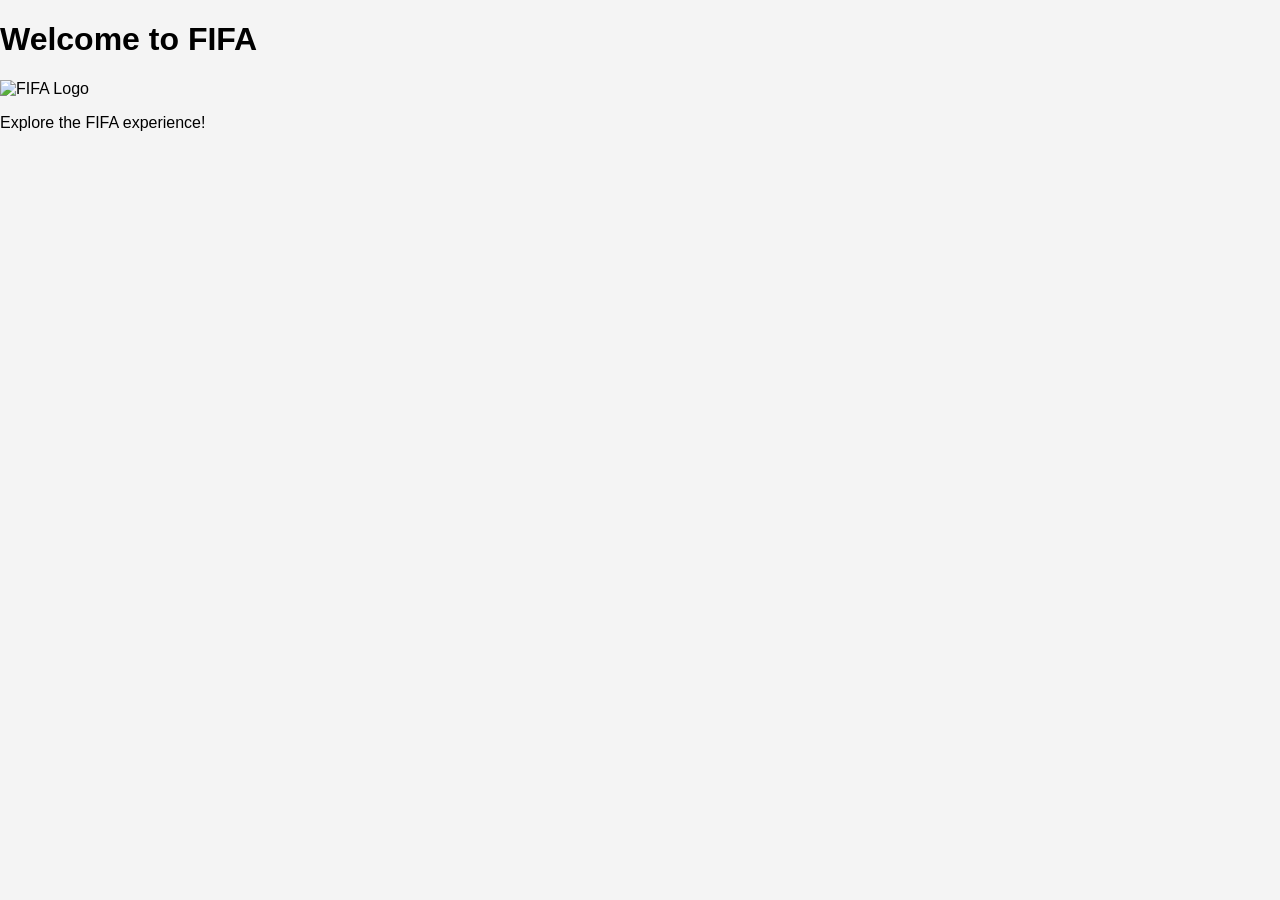
==== index.html @ fc5ad5f7 "Create index.html with updated paths for images and CSS files" ====
<!DOCTYPE html>
<html lang="en">
<head>
    <meta charset="UTF-8">
    <meta name="viewport" content="width=device-width, initial-scale=1.0">
    <link rel="stylesheet" href="FIFA/style.css">
    <title>FIFA HTML</title>
</head>
<body>
    <h1>Welcome to FIFA</h1>
    <img src="FIFA/img/logo.png" alt="FIFA Logo">
    <p>Explore the FIFA experience!</p>
</body>
</html>
---- FIFA/style.css ----
body {
    background-color: #f4f4f4;
    margin: 0;
    font-family: Arial, Helvetica, sans-serif;
}
header {
    background-color: black;
    color: white;
    width: 100%;
    position: relative;
}
a {
    color: white;
    text-decoration: none;
    font-weight: bold;
    text-transform: uppercase; 
}
/* uppercase para que sea todo mayus*/
.top-nav {
    display: flex;
    align-items: center;
    justify-content: space-between;
    gap: 20px;
    font-size: 11px;
    border-bottom: 1px solid #333;
}
.fiFaNav {
    text-align: left;
    font-weight: 900;
    font-size: 18px;
}
.botton-nav {
    display: flex;
    align-items: center;
    justify-content: space-between;
    padding: 0px 40px; 
    height: 67px;
}

header img {
   height: 70px;
}
.logo  { 
    top: 35px;
    position: relative;
    background-color: black; 
    width: 90px; 
    height: 80px; 
    border-radius: 25%; 
    display: grid;
    align-items: center;
    justify-content: center;
}
.botton-nav a {
    font-size: 14px;
}
/* "Actualizo sitio en un segundo commit". */
.hamburguesota {
    border: none;
    display: flex;
    outline: none;
    background-color: #ffffff26; 
    width: 30px; 
    height: 30px; 
    border-radius: 100%; 
    align-items: center;
    justify-content: center;
}

.hamburguesota span {
    display: block;
    text-align: center;
    gap: 30px;
    width: 10px;
    margin-top: 10px;
    height: 2px;
    
    margin: 5px 0;
}
.titulo {
    text-align: left;
     font-family: Arial, Helvetica, sans-serif;
    margin: 40px 30px;
}
.gapleft{
    gap: 30px;
    display: flex; 
    flex-direction: row;
    justify-content: center;
    align-items: center;
}
.main{

    white-space: nowrap;
    overflow-x: scroll;
    display: flex;
    gap: 30px;
    text-align: center;
    height: 100%;
    justify-content: space-between;
    align-items: center;
    flex: 1;
    min-width: 0;
    padding: 30px
}
.main::-webkit-scrollbar{
    display: none;
}
.iconos-derecha{
        border: none;
    outline: none; 
    height: 30px; 
    border-radius: 100%; 
    align-items: center;
    justify-content: center;
        display: flex;
    flex-shrink: 0;
    gap: 10px;
     padding: 3px;
    justify-content: center;
    
}
.material-icons{
    background-color: #ffffff26; 
    padding: 5px;
    border-radius: 50%;
}
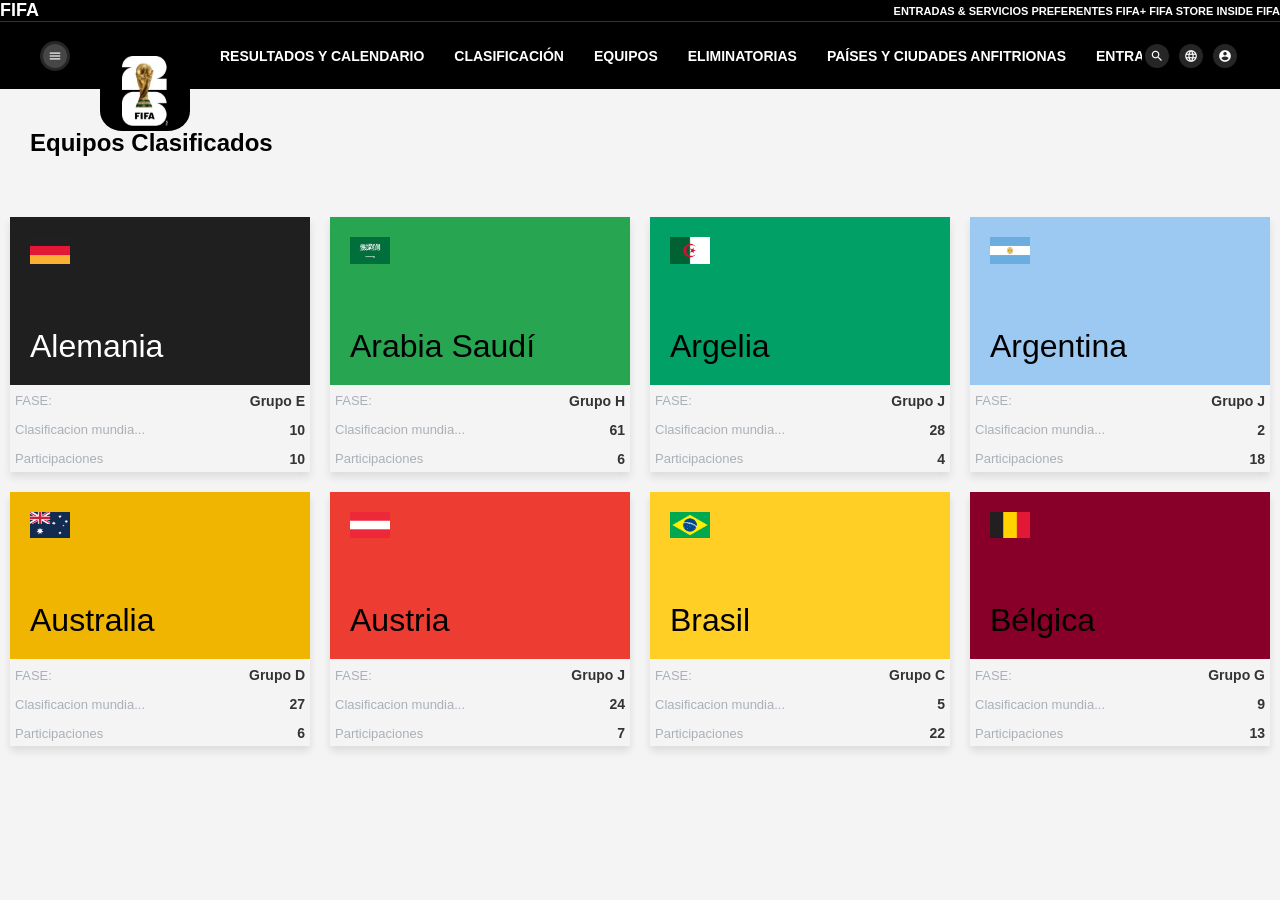
==== commit f730669d: "indexreal" ====
--- a/index.html
+++ b/index.html
@@ -1,14 +1,243 @@
 <!DOCTYPE html>
-<html lang="en">
+<html lang="es">
 <head>
+    <link rel="stylesheet" href="FIFA/tarjeta.css">
+    <link rel="stylesheet" href="FIFA/style.css">
+    <link rel="stylesheet" href="https://fonts.googleapis.com/icon?family=Material+Icons">
     <meta charset="UTF-8">
     <meta name="viewport" content="width=device-width, initial-scale=1.0">
-    <link rel="stylesheet" href="FIFA/style.css">
-    <title>FIFA HTML</title>
+    <title>fifa</title>
 </head>
 <body>
-    <h1>Welcome to FIFA</h1>
-    <img src="FIFA/img/logo.png" alt="FIFA Logo">
-    <p>Explore the FIFA experience!</p>
+    
+    <header>
+        <!-- esto es la parte de arriba de la pagina -->
+        <div class="top-nav">
+            <div class="fiFaNav">FIFA</div>
+            <div class="right">
+                <a href="">ENTRADAS & SERVICIOS PREFERENTES</a>
+                <a href="">FIFA+</a>
+                <a href="">FIFA STORE</a>
+                <a href="">INSIDE FIFA</a>
+            </div>
+        </div>
+        <div class="botton-nav">
+            <div class="gapleft">
+                <span class="hamburguesota">
+                    <a href="#" class="material-icons">menu</a>
+                </span>
+
+                <div class="logo">
+                    <img src="FIFA/img/FIFA-logo.png" alt="logo">
+                </div>
+            </div>
+            <nav class="main">
+                <a href="#">RESULTADOS Y CALENDARIO</a>
+                <a href="#">CLASIFICACIÓN</a>
+                <a href="#">EQUIPOS</a>
+                <a href="#">ELIMINATORIAS</a>
+                <a href="#">PAÍSES Y CIUDADES ANFITRIONAS</a>
+                <a href="#">ENTRADAS</a>
+            </nav>
+            
+            <div class="iconos-derecha">
+                <a href="" class="material-icons">
+                    search
+                </a>
+                <a href="" class="material-icons">
+                    language
+                </a>
+                <a href="" class="material-icons">
+                    account_circle
+                </a>
+            </div>
+        </div>
+    </header>
+    <section>
+        <div class="titulo">
+            <h1>Equipos Clasificados</h1>
+        </div>
+    </section>
+    <main>
+        <!-- terminar las tarjetas -->
+        <div class="tarjetas-todas">
+            <div class="tarjeta">
+                <div class="top-tarjeta">
+                <img src="FIFA/img/alemania.png" alt="" class="bandera">
+                <h2>Alemania</h2>
+                </div>
+                <div class="contenido-tarjeta">
+                    <table>
+                        <tr>
+                            <td class="primera">FASE:</td>
+                            <td class="segunda">Grupo E</td>
+                        </tr>
+                        <tr>
+                            <td class="primera">Clasificacion mundia...</td>
+                            <td class="segunda">10</td>
+                        </tr>
+                        <tr>
+                            <td class="primera">Participaciones</td>
+                            <td class="segunda">10</td>
+                        </tr>
+                    </table>
+                </div>
+            </div>
+            <div class="tarjeta">
+                <div class="top-tarjeta-arabia">
+                <img src="FIFA/img/arabia.png" alt="" class="bandera">
+                <h2>Arabia Saudí</h2>
+                </div>
+                <div class="contenido-tarjeta">
+                    <table>
+                        <tr>
+                            <td class="primera">FASE:</td>
+                            <td class="segunda">Grupo H</td>
+                        </tr>
+                        <tr>
+                            <td class="primera">Clasificacion mundia...</td>
+                            <td class="segunda">61</td>
+                        </tr>
+                        <tr>
+                            <td class="primera">Participaciones</td>
+                            <td class="segunda">6</td>
+                        </tr>
+                    </table>
+                </div>
+            </div>
+            <div class="tarjeta">
+                <div class="top-tarjeta-argelia">
+                <img src="FIFA/img/argelia.png" alt="" class="bandera">
+                <h2>Argelia</h2>
+                </div>
+                <div class="contenido-tarjeta">
+                    <table>
+                        <tr>
+                            <td class="primera">FASE:</td>
+                            <td class="segunda">Grupo J</td>
+                        </tr>
+                        <tr>
+                            <td class="primera">Clasificacion mundia...</td>
+                            <td class="segunda">28</td>
+                        </tr>
+                        <tr>
+                            <td class="primera">Participaciones</td>
+                            <td class="segunda">4</td>
+                        </tr>
+                    </table>
+                </div>
+            </div>
+            <div class="tarjeta">
+                <div class="top-tarjeta-argentina">
+                <img src="FIFA/img/argentina.png" alt="" class="bandera">
+                <h2>Argentina</h2>
+                </div>
+                <div class="contenido-tarjeta">
+                    <table>
+                        <tr>
+                            <td class="primera">FASE:</td>
+                            <td class="segunda">Grupo J</td>
+                        </tr>
+                        <tr>
+                            <td class="primera">Clasificacion mundia...</td>
+                            <td class="segunda">2</td>
+                        </tr>
+                        <tr>
+                            <td class="primera">Participaciones</td>
+                            <td class="segunda">18</td>
+                        </tr>
+                    </table>
+                </div>
+            </div>
+            <div class="tarjeta">
+                <div class="top-tarjeta-australia">
+                <img src="FIFA/img/australia.png" alt="" class="bandera">
+                <h2>Australia</h2>
+                </div>
+                <div class="contenido-tarjeta">
+                    <table>
+                        <tr>
+                            <td class="primera">FASE:</td>
+                            <td class="segunda">Grupo D</td>
+                        </tr>
+                        <tr>
+                            <td class="primera">Clasificacion mundia...</td>
+                            <td class="segunda">27</td>
+                        </tr>
+                        <tr>
+                            <td class="primera">Participaciones</td>
+                            <td class="segunda">6</td>
+                        </tr>
+                    </table>
+                </div>
+            </div>
+            <div class="tarjeta">
+                <div class="top-tarjeta-austria">
+                <img src="FIFA/img/austria.png" alt="" class="bandera">
+                <h2>Austria</h2>
+                </div>
+                <div class="contenido-tarjeta">
+                    <table>
+                        <tr>
+                            <td class="primera">FASE:</td>
+                            <td class="segunda">Grupo J</td>
+                        </tr>
+                        <tr>
+                            <td class="primera">Clasificacion mundia...</td>
+                            <td class="segunda">24</td>
+                        </tr>
+                        <tr>
+                            <td class="primera">Participaciones</td>
+                            <td class="segunda">7</td>
+                        </tr>
+                    </table>
+                </div>
+            </div>
+            <div class="tarjeta">
+                <div class="top-tarjeta-brasil">
+                <img src="FIFA/img/brasil.png" alt="" class="bandera">
+                <h2>Brasil</h2>
+                </div>
+                <div class="contenido-tarjeta">
+                    <table>
+                        <tr>
+                            <td class="primera">FASE:</td>
+                            <td class="segunda">Grupo C</td>
+                        </tr>
+                        <tr>
+                            <td class="primera">Clasificacion mundia...</td>
+                            <td class="segunda">5</td>
+                        </tr>
+                        <tr>
+                            <td class="primera">Participaciones</td>
+                            <td class="segunda">22</td>
+                        </tr>
+                    </table>
+                </div>
+            </div>
+            <div class="tarjeta">
+                <div class="top-tarjeta-belgica">
+                <img src="FIFA/img/belgica.png" alt="" class="bandera">
+                <h2>Bélgica</h2>
+                </div>
+                <div class="contenido-tarjeta">
+                    <table>
+                        <tr>
+                            <td class="primera">FASE:</td>
+                            <td class="segunda">Grupo G</td>
+                        </tr>
+                        <tr>
+                            <td class="primera">Clasificacion mundia...</td>
+                            <td class="segunda">9</td>
+                        </tr>
+                        <tr>
+                            <td class="primera">Participaciones</td>
+                            <td class="segunda">13</td>
+                        </tr>
+                    </table>
+                </div>
+            </div>
+        </div>
+    </main>
 </body>
-</html>+</html>
--- a/FIFA/tarjeta.css
+++ b/FIFA/tarjeta.css
@@ -0,0 +1,169 @@
+.tarjetas-todas {
+    text-align: center;
+    display: grid;
+    flex-wrap: wrap;
+    grid-template-columns: repeat(1, 1fr);
+    gap: 20px;
+    justify-content: center;
+    justify-items: center;
+    padding: 20px;
+}
+
+
+@media (min-width: 661px) {
+    .tarjetas-todas {
+        display: grid;
+        grid-template-columns: repeat(2, 1fr);
+        gap: 20px;
+    }
+}
+
+@media (min-width: 900px) {
+    .tarjetas-todas {
+        display: grid;
+        grid-template-columns: repeat(3, 1fr);
+        gap: 20px;
+    }
+}
+
+@media (min-width: 1200px) {
+    .tarjetas-todas {
+        display: grid;
+        grid-template-columns: repeat(4, 1fr);
+        gap: 20px;
+    }
+}
+
+.tarjeta {
+    width: 300px;
+    font-family: Arial, Helvetica, sans-serif;
+    box-shadow: 0 5px 8px rgba(1, 1, 1, 0.1);
+
+}  
+.top-tarjeta {
+    text-align: left;
+    background-color: #1f1f1f;
+    color: white;
+    padding: 20px;
+} 
+.bandera {
+    text-align: left;
+    width: 40px;
+    margin-bottom: 60px;
+}
+.top-tarjeta h2 {
+    margin: 0;
+    text-align: left;
+    font-weight: 400;    
+    font-size: 32px;
+}   
+
+table {
+    width: 100%;
+}
+
+td {
+    padding: 8px 0;
+}
+.top-tarjeta-arabia {
+    background-color: #27a550;
+    text-align: left;
+    padding: 20px;
+} 
+.top-tarjeta-arabia h2{
+    margin: 0;
+    text-align: left;
+    font-weight: 400;    
+    font-size: 32px;
+} 
+.top-tarjeta-argelia {
+    background-color: #00a067;
+    text-align: left;
+    padding: 20px;
+} 
+.top-tarjeta-argelia h2{
+    margin: 0;
+    text-align: left;
+    font-weight: 400;    
+    font-size: 32px;
+} 
+.top-tarjeta-argentina {
+    background-color: #9cc9f2;
+    text-align: left;
+    padding: 20px;
+} 
+.top-tarjeta-argentina h2{
+    margin: 0;
+    text-align: left;
+    font-weight: 400;    
+    font-size: 32px;
+} 
+table {
+    width: 100%;
+    border-collapse: collapse;
+}
+
+td {
+    padding: 8px 0;
+    font-size: 14px;
+}
+.segunda{
+    color: #333333;      
+    font-size: 14px;
+    font-weight: 600;   
+    text-align: right;
+    padding-bottom: 5px;
+    padding-right: 5px;
+}
+.primera{
+    color: #AAB0B8;
+    font-size: 13px;
+    font-weight: 400;    
+    text-align: left;
+    padding-bottom: 5px; 
+    padding-left: 5px;
+}
+.top-tarjeta-australia {
+    background-color: #efb500;
+    text-align: left;
+    padding: 20px;
+} 
+.top-tarjeta-australia h2{
+    margin: 0;
+    text-align: left;
+    font-weight: 400;    
+    font-size: 32px;
+} 
+.top-tarjeta-austria {
+    background-color: #ed3d32;
+    text-align: left;
+    padding: 20px;
+} 
+.top-tarjeta-austria h2{
+    margin: 0;
+    text-align: left;
+    font-weight: 400;    
+    font-size: 32px;
+} 
+.top-tarjeta-brasil {
+    background-color: #ffcf25;
+    text-align: left;
+    padding: 20px;
+} 
+.top-tarjeta-brasil h2{
+    margin: 0;
+    text-align: left;
+    font-weight: 400;    
+    font-size: 32px;
+} 
+.top-tarjeta-belgica {
+    background-color: #880029;
+    text-align: left;
+    padding: 20px;
+} 
+.top-tarjeta-belgica h2{
+    margin: 0;
+    text-align: left;
+    font-weight: 400;    
+    font-size: 32px;
+} 
